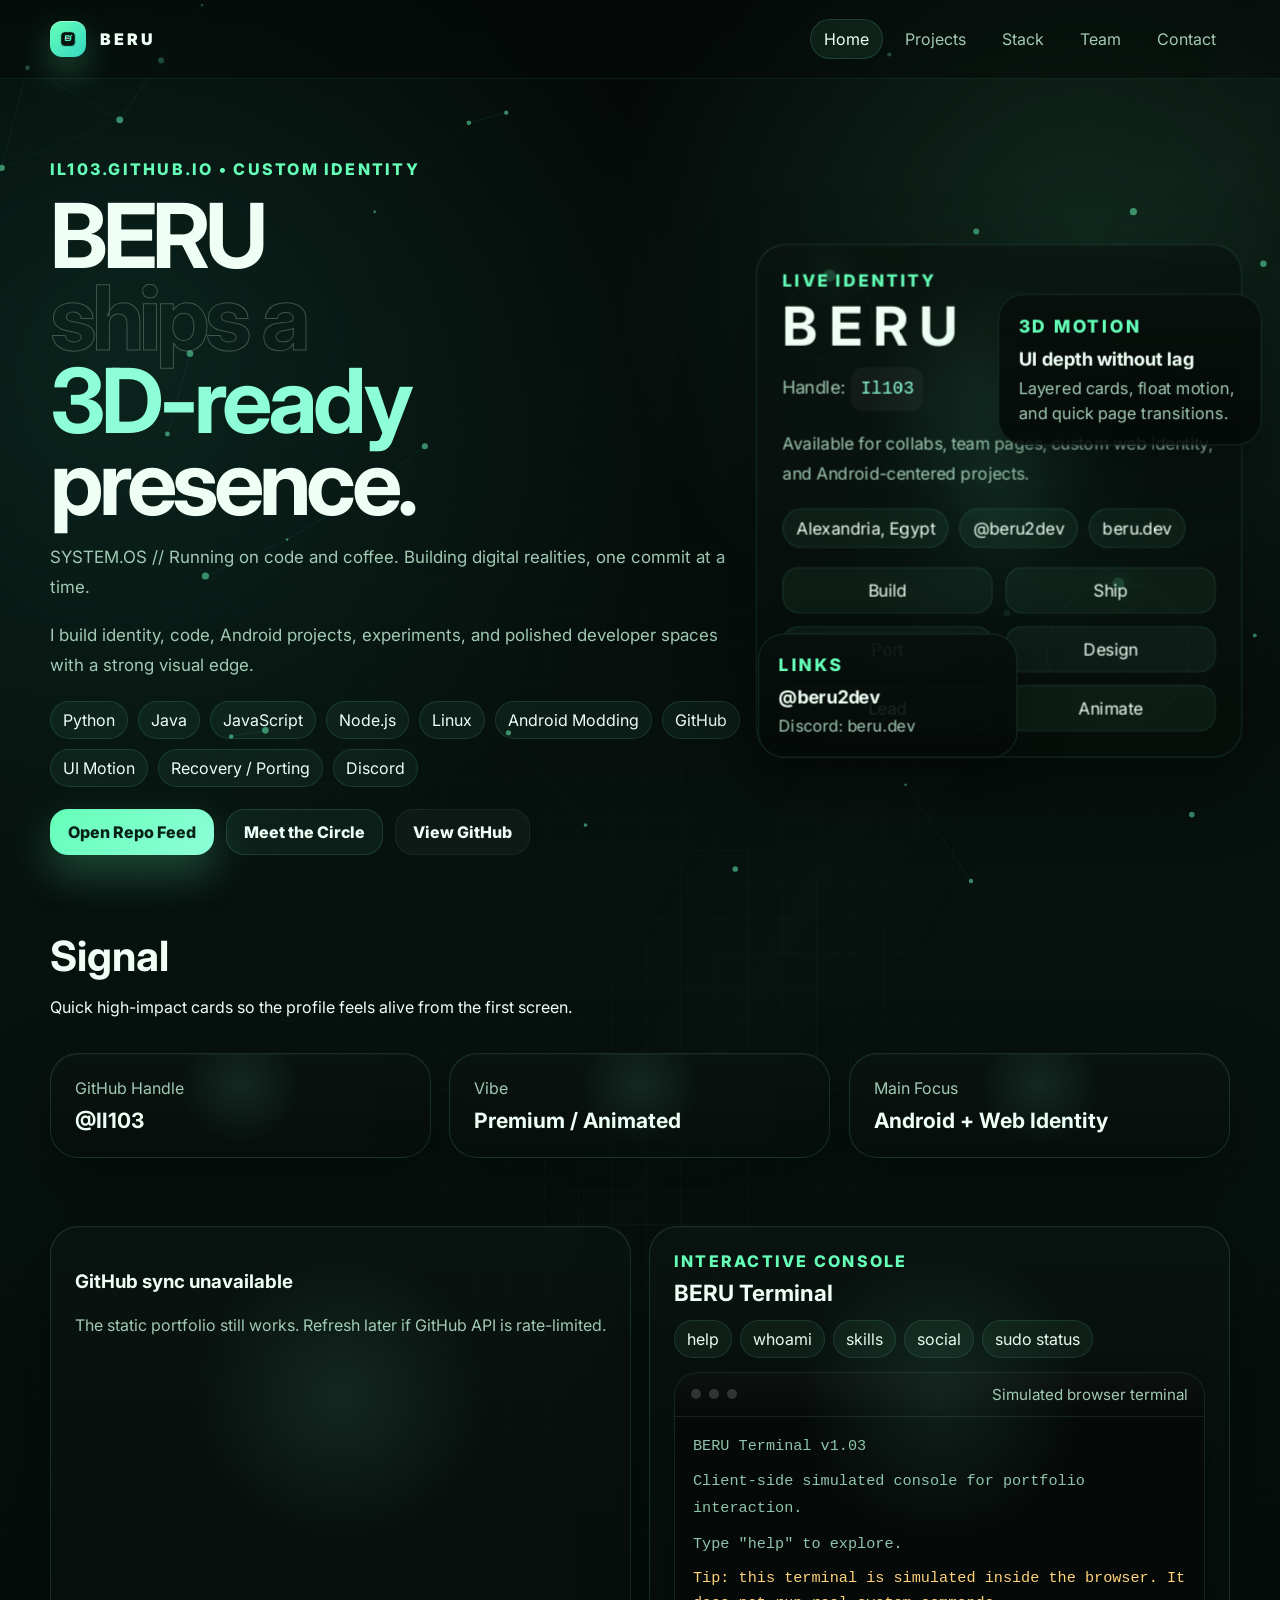
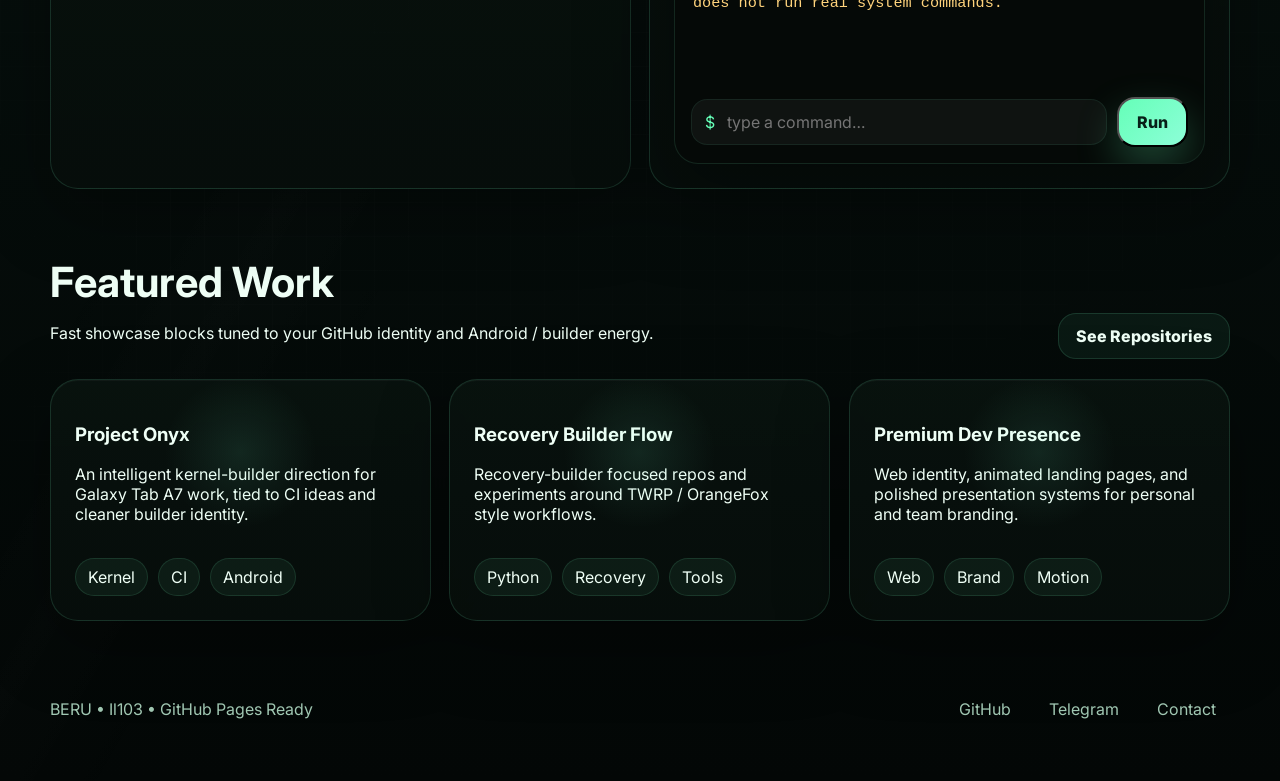
==== index.html @ 2162556f "Add files via upload" ====
<!doctype html>
<html lang="en">
<head>
  <meta charset="UTF-8">
  <meta name="viewport" content="width=device-width, initial-scale=1.0">
  <meta name="description" content="BERU developer portfolio">
  <link rel="icon" href="assets/img/logo.svg">
  <link rel="preconnect" href="https://fonts.googleapis.com">
  <link rel="preconnect" href="https://fonts.gstatic.com" crossorigin>
  <link href="https://fonts.googleapis.com/css2?family=Inter:wght@400;500;700;800;900&display=swap" rel="stylesheet">
  <link rel="stylesheet" href="assets/css/style.css">
  <title>BERU • Il103</title>
</head>
<body>
  <div id="page-curtain" class="is-active"></div>
  <canvas id="bg-canvas"></canvas>
  <div class="bg-grid"></div>
  <header class="topbar">
    <div class="container nav">
      <a class="brand" href="index.html">
        <span class="brand-mark"><img src="assets/img/logo.svg" alt="BERU logo"></span>
        <span data-brand>BERU</span>
      </a>
      <nav class="nav-links">
        <a class="nav-link" href="index.html">Home</a>
        <a class="nav-link" href="projects.html">Projects</a>
        <a class="nav-link" href="stack.html">Stack</a>
        <a class="nav-link" href="team.html">Team</a>
        <a class="nav-link" href="contact.html">Contact</a>
      </nav>
    </div>
  </header>
  
<main>
  <section class="hero">
    <div class="container hero-grid">
      <div>
        <div class="eyebrow">Il103.github.io • Custom Identity</div>
        <h1 class="title">
          <span data-brand>BERU</span><br>
          <span class="outline">ships a</span><br>
          <span id="hero-rotating" class="rotator">premium</span> presence.
        </h1>
        <p class="hero-copy" data-tagline></p>
        <p class="hero-copy" data-intro></p>
        <div id="hero-pills"></div>
        <div class="hero-cta">
          <a class="button primary" href="projects.html">Open Repo Feed</a>
          <a class="button ghost" href="team.html">Meet the Circle</a>
          <a class="button subtle" data-github-link target="_blank" rel="noreferrer" href="#">View GitHub</a>
        </div>
      </div>
      <aside class="hero-visual reveal">
        <div class="hero-stage" data-depth>
          <div class="scene-glow"></div>
          <article class="panel card main-panel depth-card" data-layer="1">
            <span class="tiny-label">Live Identity</span>
            <h2><span data-owner>B E R U</span></h2>
            <p class="hero-copy" style="margin:.8rem 0 0">Handle: <span class="inline-code" data-handle>Il103</span></p>
            <p class="muted" data-status></p>
            <div class="split-note">
              <span class="mini-chip" data-location>Alexandria, Egypt</span>
              <span class="mini-chip" data-telegram>@beru2dev</span>
              <span class="mini-chip" data-discord>beru.dev</span>
            </div>
            <div id="accent-words"></div>
          </article>
          <article class="scene-mini scene-mini-terminal" data-layer="1.45">
            <span class="tiny-label">3D Motion</span>
            <strong>UI depth without lag</strong>
            <p>Layered cards, float motion, and quick page transitions.</p>
          </article>
          <article class="scene-mini scene-mini-social" data-layer="1.25">
            <span class="tiny-label">Links</span>
            <strong>@beru2dev</strong>
            <p>Discord: beru.dev</p>
          </article>
          <div class="scene-orbit orbit-one"></div>
          <div class="scene-orbit orbit-two"></div>
        </div>
      </aside>
    </div>
  </section>

  <section class="section">
    <div class="container">
      <div class="section-head">
        <div>
          <h2>Signal</h2>
          <p>Quick high-impact cards so the profile feels alive from the first screen.</p>
        </div>
      </div>
      <div id="stat-grid" class="grid-3"></div>
    </div>
  </section>

  <section class="section">
    <div class="container grid-2">
      <article id="profile-card" class="panel card tilt reveal"></article>
      <article class="panel card terminal reveal">
        <div class="section-head" style="margin-bottom:0">
          <div>
            <div class="tiny-label">Interactive Console</div>
            <h2 style="font-size:1.4rem;margin:.5rem 0 0">BERU Terminal</h2>
          </div>
        </div>
        <div id="terminal-quick"></div>
        <div class="terminal-shell">
          <div class="term-bar">
            <div class="term-dots"><span></span><span></span><span></span></div>
            <span class="small-note">Simulated browser terminal</span>
          </div>
          <div id="terminal-output"></div>
          <form id="terminal-form">
            <div class="term-input-wrap">
              <span class="prompt">$</span>
              <input id="terminal-input" autocomplete="off" spellcheck="false" placeholder="type a command…">
            </div>
            <button class="button primary" type="submit">Run</button>
          </form>
        </div>
      </article>
    </div>
  </section>

  <section class="section">
    <div class="container">
      <div class="section-head">
        <div>
          <h2>Featured Work</h2>
          <p>Fast showcase blocks tuned to your GitHub identity and Android / builder energy.</p>
        </div>
        <a class="button ghost" href="projects.html">See Repositories</a>
      </div>
      <div id="featured-projects" class="grid-3"></div>
    </div>
  </section>
</main>

  <footer class="footer">
    <div class="container foot">
      <span id="footer-note"></span>
      <div class="chip-row" style="margin-top:0">
        <a class="nav-link" data-github-link href="#">GitHub</a>
        <a class="nav-link" data-telegram-link href="#">Telegram</a>
        <a class="nav-link" href="contact.html">Contact</a>
      </div>
    </div>
  </footer>
  <script src="assets/js/config.js"></script>
  <script src="assets/js/app.js"></script>
</body>
</html>
---- assets/css/style.css ----
:root{
  --bg:#06110d;
  --bg-2:#081713;
  --panel:rgba(10,20,16,.78);
  --panel-2:rgba(7,14,11,.86);
  --line:rgba(120,255,197,.14);
  --text:#effff6;
  --muted:#a2c9b4;
  --accent:#65ffb8;
  --accent-2:#35d7c1;
  --accent-3:#8dfed8;
  --shadow:0 24px 70px rgba(0,0,0,.35);
}
*{box-sizing:border-box}
html{scroll-behavior:smooth}
body{
  margin:0;
  font-family:Inter,system-ui,-apple-system,sans-serif;
  color:var(--text);
  background:
    radial-gradient(circle at 10% 15%, rgba(57,225,186,.11), transparent 24%),
    radial-gradient(circle at 85% 10%, rgba(101,255,184,.12), transparent 20%),
    linear-gradient(180deg, #040907, #07120f 42%, #030706);
  min-height:100vh;
  overflow-x:hidden;
}
a{text-decoration:none;color:inherit}
img{display:block;max-width:100%}
button,input{font:inherit}

#bg-canvas{
  position:fixed;inset:0;z-index:-3;opacity:.7;
}
.bg-grid{
  position:fixed;inset:0;z-index:-2;pointer-events:none;
  background:
    linear-gradient(rgba(255,255,255,.018) 1px, transparent 1px),
    linear-gradient(90deg, rgba(255,255,255,.018) 1px, transparent 1px);
  background-size:34px 34px;
  mask-image:radial-gradient(circle at center, black, transparent 88%);
}
body::after{
  content:""; position:fixed; inset:0; pointer-events:none; z-index:-1;
  background:
    linear-gradient(120deg, transparent 0 44%, rgba(255,255,255,.02) 50%, transparent 56%);
  mix-blend-mode:soft-light;
  opacity:.6;
}
#page-curtain{
  position:fixed; inset:0; z-index:999; pointer-events:none;
  background:radial-gradient(circle at center, rgba(101,255,184,.07), rgba(2,6,5,.98) 55%);
  transform:scaleY(1); transform-origin:bottom;
  transition:transform .55s cubic-bezier(.19,.89,.24,1);
}
#page-curtain:not(.is-active){transform:scaleY(0)}
#page-curtain.is-active{transform:scaleY(1)}

.container{width:min(1180px,calc(100% - 32px));margin:0 auto}
.topbar{
  position:sticky;top:0;z-index:50;
  background:rgba(5,10,8,.48);
  backdrop-filter:blur(18px);
  border-bottom:1px solid rgba(120,255,197,.08);
}
.nav{
  min-height:78px;
  display:flex;justify-content:space-between;align-items:center;gap:18px;
}
.brand{
  display:inline-flex;align-items:center;gap:14px;font-weight:900;letter-spacing:.18em;
}
.brand-mark{
  width:44px;height:44px;border-radius:16px;
  display:grid;place-items:center;
  background:linear-gradient(135deg,var(--accent),var(--accent-2));
  color:#062018;
  box-shadow:0 14px 34px rgba(101,255,184,.28), inset 0 1px 0 rgba(255,255,255,.4);
}
.brand-mark img{width:27px;height:27px}
.nav-links{
  display:flex;align-items:center;gap:8px;flex-wrap:wrap;
}
.nav-link{
  color:var(--muted);
  padding:10px 14px;
  border-radius:999px;
  transition:.22s ease;
}
.nav-link:hover,.nav-link.active{
  color:var(--text);
  background:rgba(101,255,184,.08);
  box-shadow:inset 0 0 0 1px rgba(120,255,197,.14);
}
.hero{padding:80px 0 48px}
.hero-grid{
  display:grid;
  grid-template-columns:1.2fr .8fr;
  gap:26px;
  align-items:center;
}
.eyebrow,.tiny-label{
  display:inline-flex;align-items:center;gap:10px;
  text-transform:uppercase;letter-spacing:.14em;
  color:var(--accent);font-weight:800;
}
.title{
  margin:16px 0;
  font-size:clamp(2.8rem,7vw,5.6rem);
  line-height:.92;letter-spacing:-.055em;
}
.title .outline{color:transparent;-webkit-text-stroke:1px rgba(239,255,246,.24)}
.rotator{display:inline-block;min-width:210px;color:var(--accent-3)}
.rotator.swap{animation:wordSwap .45s ease}
@keyframes wordSwap{
  from{opacity:0;transform:translateY(10px) rotateX(50deg)}
  to{opacity:1;transform:translateY(0) rotateX(0)}
}
.hero-copy,.muted{color:var(--muted);line-height:1.8}
.hero-copy{font-size:1.06rem;max-width:760px}
.hero-cta{display:flex;gap:12px;flex-wrap:wrap;margin-top:22px}
.button{
  display:inline-flex;align-items:center;justify-content:center;gap:10px;
  padding:13px 18px;border-radius:18px;font-weight:800;
  transition:transform .22s ease, box-shadow .22s ease, background .22s ease;
}
.button:hover{transform:translateY(-2px)}
.button.primary{
  color:#072018;
  background:linear-gradient(135deg,var(--accent),var(--accent-3));
  box-shadow:0 18px 42px rgba(101,255,184,.25);
}
.button.ghost{
  background:rgba(101,255,184,.06);
  box-shadow:inset 0 0 0 1px rgba(120,255,197,.14);
}
.button.subtle{
  background:rgba(255,255,255,.035);
  box-shadow:inset 0 0 0 1px rgba(255,255,255,.06);
}
.panel{
  background:linear-gradient(180deg,var(--panel),var(--panel-2));
  border:1px solid var(--line);
  box-shadow:var(--shadow), inset 0 1px 0 rgba(255,255,255,.035);
  backdrop-filter:blur(14px);
  position:relative;
  overflow:hidden;
}
.panel::before{
  content:"";
  position:absolute; inset:0; pointer-events:none;
  background:radial-gradient(circle at var(--mx, 50%) var(--my, 30%), rgba(118,255,203,.12), transparent 30%);
  opacity:.8;
}
.card{padding:24px;border-radius:28px}
.main-panel{min-height:100%}
.main-panel h2{margin:.5rem 0 0;font-size:clamp(2rem,4vw,3.4rem);line-height:1}
.main-panel .split-note{display:flex;gap:10px;flex-wrap:wrap;margin-top:18px}
#accent-words{
  display:grid;grid-template-columns:repeat(2,minmax(0,1fr));gap:12px;margin-top:18px
}
#accent-words span,.pill,.mini-chip{
  display:inline-flex;align-items:center;justify-content:center;
  padding:9px 13px;border-radius:999px;
  background:rgba(101,255,184,.06);
  box-shadow:inset 0 0 0 1px rgba(120,255,197,.12);
}
#accent-words span{border-radius:16px;padding:12px 14px}
#hero-pills,.chip-row{display:flex;gap:10px;flex-wrap:wrap;margin-top:20px}
.section{padding:28px 0 40px}
.section-head{
  display:flex;justify-content:space-between;align-items:end;gap:20px;margin-bottom:20px
}
.section-head h2{margin:0;font-size:clamp(1.7rem,4vw,2.6rem)}
.grid-3,.grid-2{display:grid;gap:18px}
.grid-3{grid-template-columns:repeat(3,minmax(0,1fr))}
.grid-2{grid-template-columns:repeat(2,minmax(0,1fr))}
.stat-label{display:block;color:var(--muted);margin-bottom:10px}
.stat-value{font-size:1.32rem}
.repo-header,.stack-top,.team-top,.profile-line{
  display:flex;align-items:center;gap:12px;justify-content:space-between;
}
.team-top,.profile-line{justify-content:flex-start}
.team-avatar,.profile-avatar{
  width:62px;height:62px;border-radius:20px;object-fit:cover;
  box-shadow:0 12px 28px rgba(0,0,0,.28);
}
.team-fallback{
  display:grid;place-items:center;
  background:linear-gradient(135deg,var(--accent),var(--accent-2));
  color:#062018;font-weight:900;
}
.team-role{color:#dfffee}
.project-card p{min-height:74px}
.repo-meta{
  display:flex;justify-content:space-between;gap:14px;
  color:var(--muted);margin:14px 0 16px;font-size:.92rem;
}
.repo-topics{margin-top:0;margin-bottom:16px}
.key-grid{
  display:grid;grid-template-columns:repeat(2,minmax(0,1fr));
  gap:12px;margin:18px 0 10px;
}
.key-grid div{
  padding:14px;border-radius:18px;background:rgba(101,255,184,.05);
  box-shadow:inset 0 0 0 1px rgba(120,255,197,.08);
}
.key-grid span{display:block;color:var(--muted);font-size:.92rem}
.key-grid strong{display:block;margin-top:8px}
.profile-bio{margin-top:12px}
.terminal{
  display:grid;gap:14px;
}
.terminal-shell{
  border-radius:24px;
  background:#050907;
  border:1px solid rgba(120,255,197,.12);
  overflow:hidden;
  box-shadow:var(--shadow);
}
.term-bar{
  display:flex;justify-content:space-between;align-items:center;
  padding:12px 16px;border-bottom:1px solid rgba(120,255,197,.08);
  background:linear-gradient(180deg, rgba(255,255,255,.03), transparent);
}
.term-dots{display:flex;gap:8px}
.term-dots span{
  width:10px;height:10px;border-radius:50%;
  background:rgba(255,255,255,.16)
}
#terminal-output{
  min-height:280px;max-height:340px;overflow:auto;
  padding:16px 18px;
  font-family:ui-monospace,SFMono-Regular,Menlo,monospace;
  font-size:.95rem;line-height:1.65;
}
.term-line{margin:0 0 8px;white-space:pre-wrap}
.term-line.muted{color:#8fc3ab}
.term-line.warn{color:#ffd37c}
.term-line.error{color:#ff8d8d}
.term-line.ok{color:#caffde}
.term-line.command{color:#eefef5}
.prompt{color:var(--accent)}
#terminal-form{
  display:flex;gap:10px;align-items:center;
  padding:0 16px 16px;
}
.term-input-wrap{
  flex:1;display:flex;align-items:center;gap:10px;
  border-radius:16px;padding:12px 14px;
  background:rgba(255,255,255,.04);
  box-shadow:inset 0 0 0 1px rgba(120,255,197,.08);
}
#terminal-input{
  flex:1;background:transparent;border:0;outline:none;color:var(--text)
}
#terminal-quick{display:flex;flex-wrap:wrap;gap:8px}
.quick-term{border:none;color:var(--text);cursor:pointer}
.list-clean{
  list-style:none;padding:0;margin:0;display:grid;gap:12px
}
.list-clean li{
  padding:14px 16px;border-radius:18px;background:rgba(101,255,184,.05);
  box-shadow:inset 0 0 0 1px rgba(120,255,197,.08)
}
.lift{transition:transform .24s ease, border-color .24s ease, box-shadow .24s ease}
.lift:hover{transform:translateY(-5px);box-shadow:0 26px 78px rgba(0,0,0,.36)}
.tilt{
  transform:perspective(1100px) rotateX(var(--rx, 0deg)) rotateY(var(--ry, 0deg)) translateZ(0);
  transform-style:preserve-3d;
  will-change:transform;
  transition:transform .22s ease, box-shadow .24s ease, border-color .24s ease;
}
.tilt:hover{border-color:rgba(120,255,197,.22)}
.reveal{
  opacity:0;transform:translateY(26px) scale(.985);
  transition:opacity .7s ease, transform .7s ease;
}
.reveal.show{opacity:1;transform:translateY(0) scale(1)}
.center-wrap{min-height:72vh;display:grid;place-items:center;text-align:center}
.split-panel{
  display:grid;grid-template-columns:1fr 1fr;gap:18px
}
.footer{
  padding:28px 0 52px;color:var(--muted)
}
.foot{display:flex;justify-content:space-between;align-items:center;gap:18px;flex-wrap:wrap}
.small-note{font-size:.95rem;color:var(--muted)}
.inline-code{
  display:inline-block;padding:6px 9px;border-radius:12px;
  background:rgba(255,255,255,.04);font-family:ui-monospace,monospace;color:var(--accent-3)
}
.mini-loader{
  width:20px;height:20px;border-radius:50%;
  border:2px solid rgba(120,255,197,.2);border-top-color:var(--accent);
  animation:spin .7s linear infinite
}
@keyframes spin{to{transform:rotate(360deg)}}

@media (max-width: 980px){
  .hero-grid,.grid-3,.grid-2,.split-panel{grid-template-columns:1fr}
  .project-card p{min-height:0}
}
@media (max-width: 640px){
  .title{font-size:clamp(2.3rem, 12vw, 4rem)}
  .container{width:min(100% - 20px, 1180px)}
  .card{padding:18px}
  .nav{padding:8px 0}
  .brand{letter-spacing:.12em}
  .rotator{min-width:160px}
}


/* --- BERU refinement pass: smaller logo, visible avatars, stronger 3D --- */
body{perspective:1400px}
main{transform-style:preserve-3d}
body.is-ready main{animation:pageStageIn .72s cubic-bezier(.19,.89,.24,1)}
@keyframes pageStageIn{
  from{opacity:0;transform:perspective(1500px) translateY(28px) rotateX(10deg) scale(.985)}
  to{opacity:1;transform:perspective(1500px) translateY(0) rotateX(0) scale(1)}
}
.brand-mark{width:36px;height:36px;border-radius:12px}
.brand-mark img{width:18px;height:18px}
#page-curtain{
  background:radial-gradient(circle at center, rgba(101,255,184,.12), rgba(2,6,5,.98) 50%);
  transition:transform .48s cubic-bezier(.19,.89,.24,1);
}
.hero-visual{position:relative;min-height:500px}
.hero-stage{
  position:relative;min-height:500px;perspective:1600px;transform-style:preserve-3d;
  transform:rotateX(var(--sy, 0deg)) rotateY(var(--sx, 0deg));
  transition:transform .18s ease-out;
}
.depth-card,.scene-mini{
  transform-style:preserve-3d;
  transform:translateZ(0) rotateX(var(--rx,0deg)) rotateY(var(--ry,0deg));
  transition:transform .18s ease-out, box-shadow .25s ease, border-color .25s ease;
}
.depth-card{
  position:relative;z-index:3;min-height:360px;transform:translateZ(80px) rotateX(var(--rx,0deg)) rotateY(var(--ry,0deg));
}
.scene-glow{
  position:absolute;inset:12% 10%;border-radius:34px;z-index:0;filter:blur(18px);
  background:radial-gradient(circle at var(--mx, 50%) var(--my, 50%), rgba(101,255,184,.18), transparent 28%),
             radial-gradient(circle at 50% 50%, rgba(53,215,193,.14), transparent 62%);
  animation:glowPulse 5.5s ease-in-out infinite;
}
@keyframes glowPulse{50%{transform:scale(1.04);opacity:.88}}
.scene-mini{
  position:absolute;padding:18px 18px 16px;border-radius:24px;z-index:4;color:var(--text);
  background:linear-gradient(180deg, rgba(8,16,13,.95), rgba(5,10,8,.88));
  border:1px solid rgba(120,255,197,.12);box-shadow:0 20px 48px rgba(0,0,0,.28);
  width:min(240px, 58%);
}
.scene-mini strong{display:block;margin:10px 0 6px;font-size:1.05rem}
.scene-mini p{margin:0;color:var(--muted);line-height:1.55;font-size:.93rem}
.scene-mini-terminal{right:-8px;top:56px;transform:translateZ(145px) rotateX(var(--rx,0deg)) rotateY(var(--ry,0deg));animation:floatCardA 6s ease-in-out infinite}
.scene-mini-social{left:8px;bottom:18px;transform:translateZ(120px) rotateX(var(--rx,0deg)) rotateY(var(--ry,0deg));animation:floatCardB 7s ease-in-out infinite}
.scene-orbit{
  position:absolute;border-radius:999px;pointer-events:none;z-index:1;
  border:1px solid rgba(120,255,197,.18);box-shadow:0 0 0 1px rgba(255,255,255,.02) inset;
}
.orbit-one{width:140px;height:140px;right:44px;bottom:36px;transform:translateZ(30px);animation:orbitSpin 18s linear infinite}
.orbit-two{width:84px;height:84px;left:24px;top:24px;transform:translateZ(44px);animation:orbitSpin 11s linear infinite reverse}
.orbit-one::after,.orbit-two::after{content:"";position:absolute;width:12px;height:12px;border-radius:50%;background:var(--accent);top:-6px;left:50%;transform:translateX(-50%);box-shadow:0 0 24px rgba(101,255,184,.55)}
@keyframes orbitSpin{to{transform:translateZ(44px) rotate(360deg)}}
@keyframes floatCardA{50%{transform:translateZ(152px) translateY(-10px)}}
@keyframes floatCardB{50%{transform:translateZ(126px) translateY(8px)}}
.team-card{display:flex;flex-direction:column;gap:16px;min-height:100%}
.team-top{align-items:center;gap:16px}
.team-avatar-shell{position:relative;width:88px;height:88px;flex:0 0 88px}
.team-avatar{
  width:88px;height:88px;border-radius:24px;object-fit:cover;box-shadow:0 16px 34px rgba(0,0,0,.28);
}
.team-avatar.actual{position:relative;z-index:2;border:1px solid rgba(120,255,197,.16)}
.team-fallback{
  position:absolute;inset:0;z-index:1;display:grid;place-items:center;
  background:linear-gradient(135deg, rgba(101,255,184,.18), rgba(53,215,193,.18));
  color:#effff6;font-weight:900;letter-spacing:.08em
}
.team-copy h3{margin:.45rem 0 .2rem}
.team-handle{
  display:inline-flex;margin-top:.5rem;padding:8px 12px;border-radius:999px;
  background:rgba(101,255,184,.06);box-shadow:inset 0 0 0 1px rgba(120,255,197,.12);color:var(--accent-3);font-size:.92rem
}
.team-role{margin:0 0 4px}
.team-card .button{margin-top:auto}
.profile-avatar{width:76px;height:76px;border-radius:24px}
@media (max-width:980px){
  .hero-visual{min-height:430px}
  .hero-stage{min-height:430px}
  .scene-mini{width:min(220px, 68%)}
}
@media (max-width:640px){
  .hero-visual,.hero-stage{min-height:380px}
  .scene-mini{position:relative;left:auto;right:auto;top:auto;bottom:auto;width:100%;margin-top:14px;animation:none}
  .orbit-one,.orbit-two{display:none}
  .team-avatar,.team-avatar-shell{width:76px;height:76px;flex-basis:76px}
}
@media (prefers-reduced-motion:reduce){
  body.is-ready main,.scene-glow,.scene-mini-terminal,.scene-mini-social,.orbit-one,.orbit-two{animation:none}
}
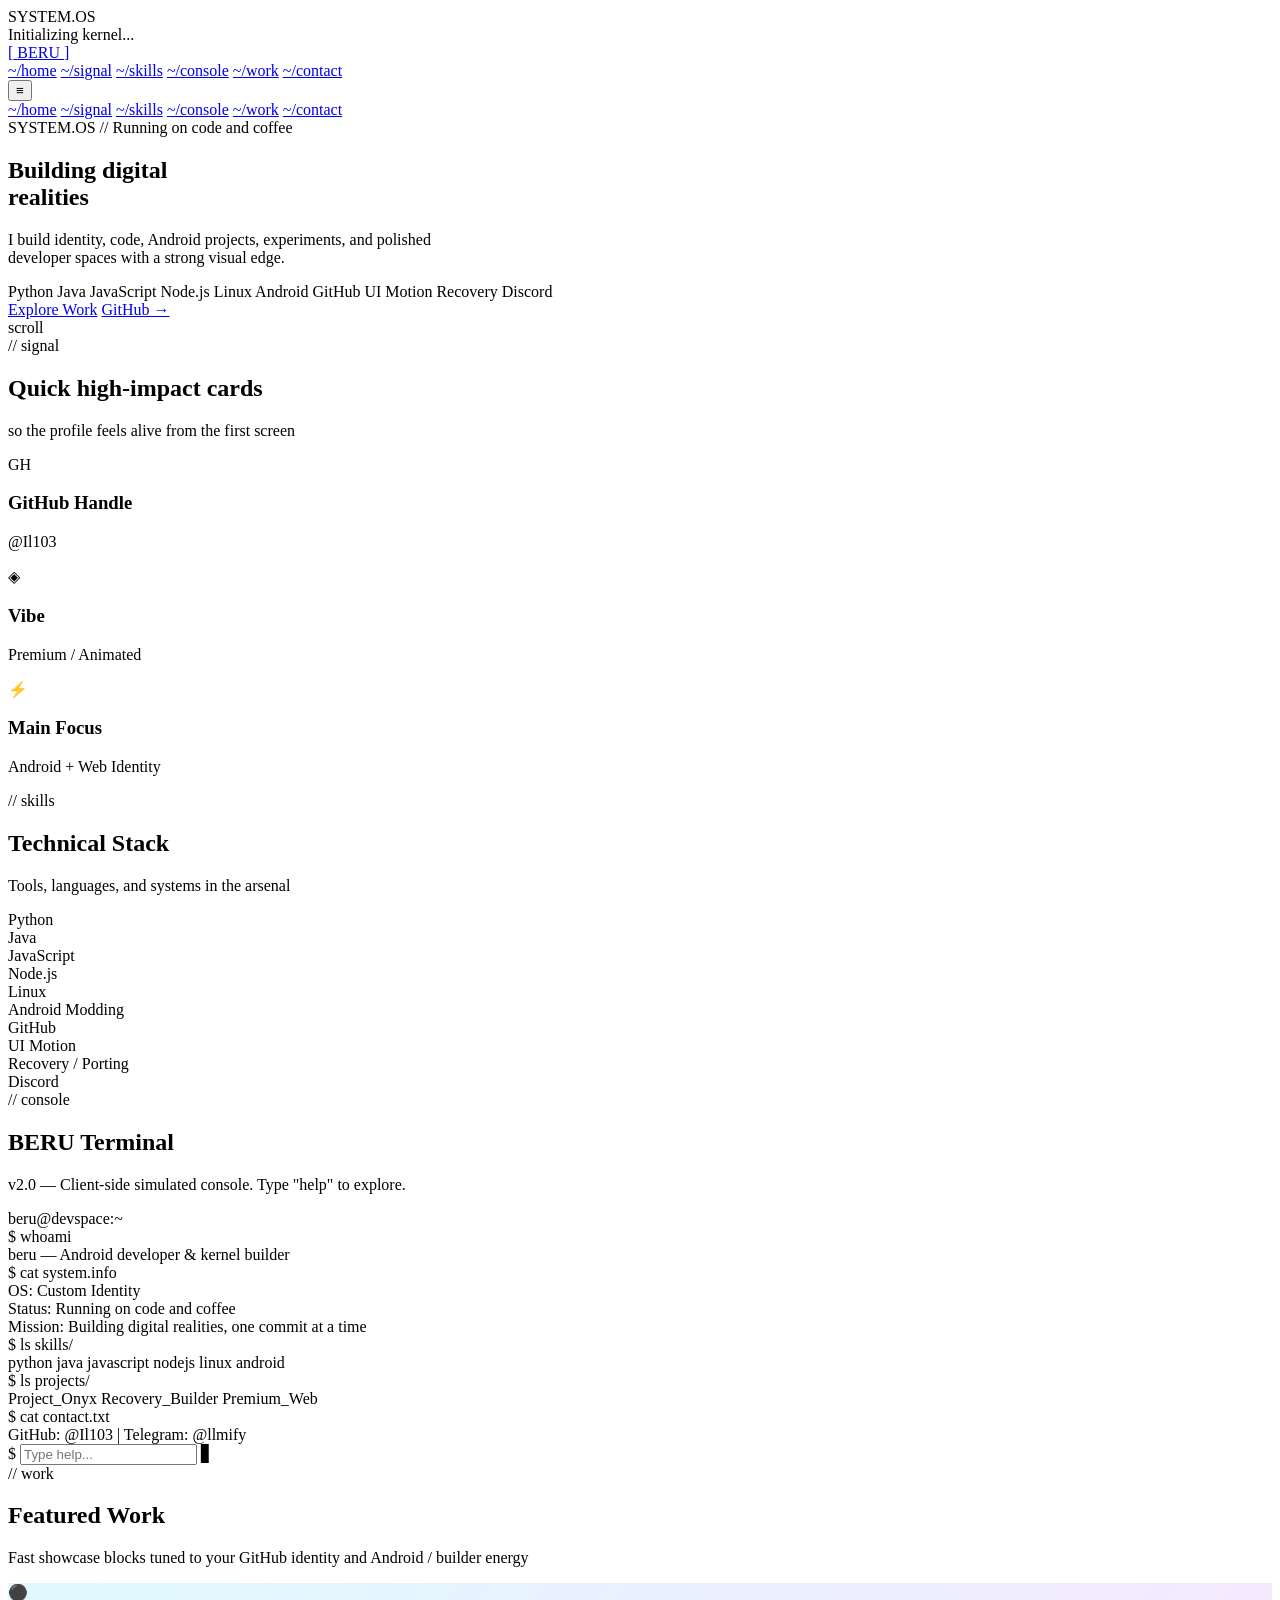
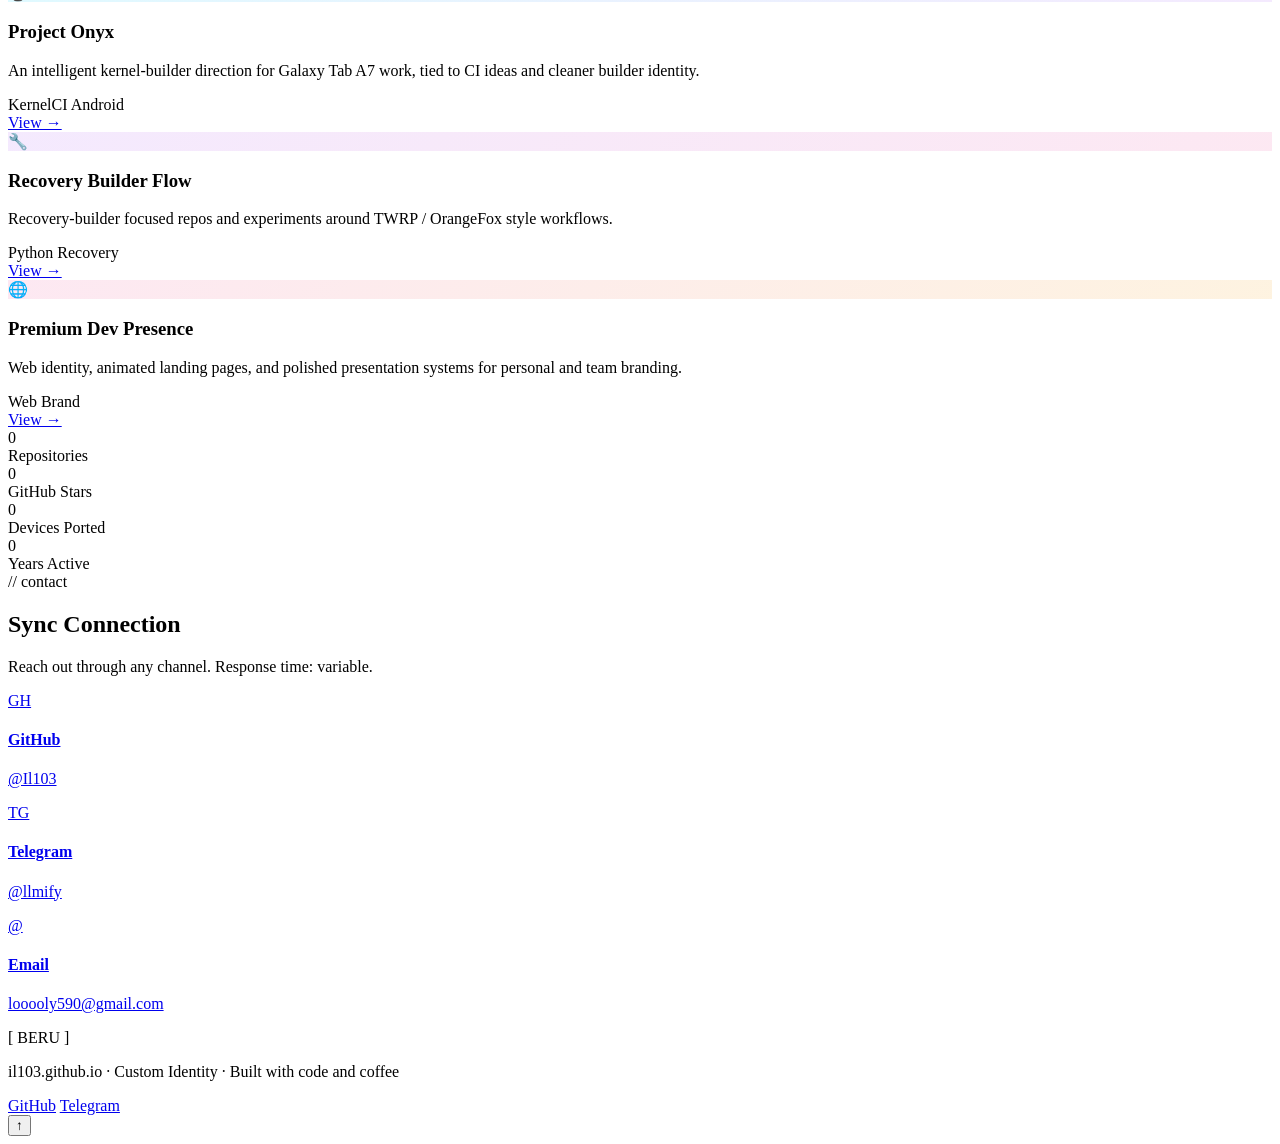
==== commit a50e5c06: "Create index.html" ====
--- a/index.html
+++ b/index.html
@@ -1,153 +1,318 @@
-<!doctype html>
+<!DOCTYPE html>
 <html lang="en">
 <head>
-  <meta charset="UTF-8">
-  <meta name="viewport" content="width=device-width, initial-scale=1.0">
-  <meta name="description" content="BERU developer portfolio">
-  <link rel="icon" href="assets/img/logo.svg">
-  <link rel="preconnect" href="https://fonts.googleapis.com">
-  <link rel="preconnect" href="https://fonts.gstatic.com" crossorigin>
-  <link href="https://fonts.googleapis.com/css2?family=Inter:wght@400;500;700;800;900&display=swap" rel="stylesheet">
-  <link rel="stylesheet" href="assets/css/style.css">
-  <title>BERU • Il103</title>
+    <meta charset="UTF-8">
+    <meta name="viewport" content="width=device-width, initial-scale=1.0">
+    <title>BERU — il103.github.io</title>
+    <link rel="preconnect" href="https://fonts.googleapis.com">
+    <link href="https://fonts.googleapis.com/css2?family=Inter:wght@300;400;500;600;700;800;900&family=JetBrains+Mono:wght@400;500;600;700&display=swap" rel="stylesheet">
+    <link rel="stylesheet" href="css/style.css">
 </head>
 <body>
-  <div id="page-curtain" class="is-active"></div>
-  <canvas id="bg-canvas"></canvas>
-  <div class="bg-grid"></div>
-  <header class="topbar">
-    <div class="container nav">
-      <a class="brand" href="index.html">
-        <span class="brand-mark"><img src="assets/img/logo.svg" alt="BERU logo"></span>
-        <span data-brand>BERU</span>
-      </a>
-      <nav class="nav-links">
-        <a class="nav-link" href="index.html">Home</a>
-        <a class="nav-link" href="projects.html">Projects</a>
-        <a class="nav-link" href="stack.html">Stack</a>
-        <a class="nav-link" href="team.html">Team</a>
-        <a class="nav-link" href="contact.html">Contact</a>
-      </nav>
+
+    <!-- Loading -->
+    <div class="loader" id="loader">
+        <div class="loader-content">
+            <div class="loader-logo">SYSTEM.OS</div>
+            <div class="loader-bar"><div class="loader-fill"></div></div>
+            <div class="loader-text">Initializing kernel...</div>
+        </div>
     </div>
-  </header>
-  
-<main>
-  <section class="hero">
-    <div class="container hero-grid">
-      <div>
-        <div class="eyebrow">Il103.github.io • Custom Identity</div>
-        <h1 class="title">
-          <span data-brand>BERU</span><br>
-          <span class="outline">ships a</span><br>
-          <span id="hero-rotating" class="rotator">premium</span> presence.
-        </h1>
-        <p class="hero-copy" data-tagline></p>
-        <p class="hero-copy" data-intro></p>
-        <div id="hero-pills"></div>
-        <div class="hero-cta">
-          <a class="button primary" href="projects.html">Open Repo Feed</a>
-          <a class="button ghost" href="team.html">Meet the Circle</a>
-          <a class="button subtle" data-github-link target="_blank" rel="noreferrer" href="#">View GitHub</a>
-        </div>
-      </div>
-      <aside class="hero-visual reveal">
-        <div class="hero-stage" data-depth>
-          <div class="scene-glow"></div>
-          <article class="panel card main-panel depth-card" data-layer="1">
-            <span class="tiny-label">Live Identity</span>
-            <h2><span data-owner>B E R U</span></h2>
-            <p class="hero-copy" style="margin:.8rem 0 0">Handle: <span class="inline-code" data-handle>Il103</span></p>
-            <p class="muted" data-status></p>
-            <div class="split-note">
-              <span class="mini-chip" data-location>Alexandria, Egypt</span>
-              <span class="mini-chip" data-telegram>@beru2dev</span>
-              <span class="mini-chip" data-discord>beru.dev</span>
-            </div>
-            <div id="accent-words"></div>
-          </article>
-          <article class="scene-mini scene-mini-terminal" data-layer="1.45">
-            <span class="tiny-label">3D Motion</span>
-            <strong>UI depth without lag</strong>
-            <p>Layered cards, float motion, and quick page transitions.</p>
-          </article>
-          <article class="scene-mini scene-mini-social" data-layer="1.25">
-            <span class="tiny-label">Links</span>
-            <strong>@beru2dev</strong>
-            <p>Discord: beru.dev</p>
-          </article>
-          <div class="scene-orbit orbit-one"></div>
-          <div class="scene-orbit orbit-two"></div>
-        </div>
-      </aside>
+
+    <!-- Background FX -->
+    <div class="bg-fx">
+        <div class="bg-grid"></div>
+        <div class="bg-orb orb-1"></div>
+        <div class="bg-orb orb-2"></div>
+        <div class="bg-orb orb-3"></div>
+        <div class="scanline"></div>
     </div>
-  </section>
-
-  <section class="section">
-    <div class="container">
-      <div class="section-head">
-        <div>
-          <h2>Signal</h2>
-          <p>Quick high-impact cards so the profile feels alive from the first screen.</p>
-        </div>
-      </div>
-      <div id="stat-grid" class="grid-3"></div>
+
+    <!-- Navigation -->
+    <nav class="nav" id="nav">
+        <div class="nav-inner">
+            <a href="#" class="nav-logo">
+                <span class="logo-bracket">[</span>
+                <span class="logo-text">BERU</span>
+                <span class="logo-bracket">]</span>
+            </a>
+            <div class="nav-links">
+                <a href="#hero" class="nav-link active">~/home</a>
+                <a href="#signal" class="nav-link">~/signal</a>
+                <a href="#skills" class="nav-link">~/skills</a>
+                <a href="#terminal" class="nav-link">~/console</a>
+                <a href="#work" class="nav-link">~/work</a>
+                <a href="#contact" class="nav-link">~/contact</a>
+            </div>
+            <button class="nav-toggle" id="navToggle">≡</button>
+        </div>
+    </nav>
+
+    <!-- Mobile Menu -->
+    <div class="mobile-nav" id="mobileNav">
+        <a href="#hero" onclick="closeMenu()">~/home</a>
+        <a href="#signal" onclick="closeMenu()">~/signal</a>
+        <a href="#skills" onclick="closeMenu()">~/skills</a>
+        <a href="#terminal" onclick="closeMenu()">~/console</a>
+        <a href="#work" onclick="closeMenu()">~/work</a>
+        <a href="#contact" onclick="closeMenu()">~/contact</a>
     </div>
-  </section>
-
-  <section class="section">
-    <div class="container grid-2">
-      <article id="profile-card" class="panel card tilt reveal"></article>
-      <article class="panel card terminal reveal">
-        <div class="section-head" style="margin-bottom:0">
-          <div>
-            <div class="tiny-label">Interactive Console</div>
-            <h2 style="font-size:1.4rem;margin:.5rem 0 0">BERU Terminal</h2>
-          </div>
-        </div>
-        <div id="terminal-quick"></div>
-        <div class="terminal-shell">
-          <div class="term-bar">
-            <div class="term-dots"><span></span><span></span><span></span></div>
-            <span class="small-note">Simulated browser terminal</span>
-          </div>
-          <div id="terminal-output"></div>
-          <form id="terminal-form">
-            <div class="term-input-wrap">
-              <span class="prompt">$</span>
-              <input id="terminal-input" autocomplete="off" spellcheck="false" placeholder="type a command…">
-            </div>
-            <button class="button primary" type="submit">Run</button>
-          </form>
-        </div>
-      </article>
-    </div>
-  </section>
-
-  <section class="section">
-    <div class="container">
-      <div class="section-head">
-        <div>
-          <h2>Featured Work</h2>
-          <p>Fast showcase blocks tuned to your GitHub identity and Android / builder energy.</p>
-        </div>
-        <a class="button ghost" href="projects.html">See Repositories</a>
-      </div>
-      <div id="featured-projects" class="grid-3"></div>
-    </div>
-  </section>
-</main>
-
-  <footer class="footer">
-    <div class="container foot">
-      <span id="footer-note"></span>
-      <div class="chip-row" style="margin-top:0">
-        <a class="nav-link" data-github-link href="#">GitHub</a>
-        <a class="nav-link" data-telegram-link href="#">Telegram</a>
-        <a class="nav-link" href="contact.html">Contact</a>
-      </div>
-    </div>
-  </footer>
-  <script src="assets/js/config.js"></script>
-  <script src="assets/js/app.js"></script>
+
+    <!-- Hero -->
+    <section class="hero" id="hero">
+        <div class="hero-inner">
+            <div class="hero-tag">
+                <span class="tag-pulse"></span>
+                SYSTEM.OS // Running on code and coffee
+            </div>
+            <h1 class="hero-title">
+                Building digital<br>
+                <span class="glitch" data-text="realities">realities</span>
+            </h1>
+            <p class="hero-sub">
+                I build identity, code, Android projects, experiments, and polished<br>
+                developer spaces with a strong visual edge.
+            </p>
+            <div class="hero-meta">
+                <span class="meta-item">Python</span>
+                <span class="meta-item">Java</span>
+                <span class="meta-item">JavaScript</span>
+                <span class="meta-item">Node.js</span>
+                <span class="meta-item">Linux</span>
+                <span class="meta-item">Android</span>
+                <span class="meta-item">GitHub</span>
+                <span class="meta-item">UI Motion</span>
+                <span class="meta-item">Recovery</span>
+                <span class="meta-item">Discord</span>
+            </div>
+            <div class="hero-cta">
+                <a href="#work" class="btn-glow">Explore Work</a>
+                <a href="https://github.com/Il103" target="_blank" class="btn-ghost">GitHub →</a>
+            </div>
+        </div>
+        <div class="scroll-hint">
+            <span class="scroll-line"></span>
+            <span class="scroll-text">scroll</span>
+        </div>
+    </section>
+
+    <!-- Signal -->
+    <section class="signal" id="signal">
+        <div class="section-head">
+            <span class="section-label">// signal</span>
+            <h2 class="section-title">Quick high-impact cards</h2>
+            <p class="section-desc">so the profile feels alive from the first screen</p>
+        </div>
+        <div class="signal-grid">
+            <div class="signal-card">
+                <div class="signal-icon">GH</div>
+                <div class="signal-info">
+                    <h3>GitHub Handle</h3>
+                    <p>@Il103</p>
+                </div>
+                <div class="signal-bar"></div>
+            </div>
+            <div class="signal-card">
+                <div class="signal-icon">◈</div>
+                <div class="signal-info">
+                    <h3>Vibe</h3>
+                    <p>Premium / Animated</p>
+                </div>
+                <div class="signal-bar"></div>
+            </div>
+            <div class="signal-card">
+                <div class="signal-icon">⚡</div>
+                <div class="signal-info">
+                    <h3>Main Focus</h3>
+                    <p>Android + Web Identity</p>
+                </div>
+                <div class="signal-bar"></div>
+            </div>
+        </div>
+    </section>
+
+    <!-- Skills -->
+    <section class="skills" id="skills">
+        <div class="section-head">
+            <span class="section-label">// skills</span>
+            <h2 class="section-title">Technical Stack</h2>
+            <p class="section-desc">Tools, languages, and systems in the arsenal</p>
+        </div>
+        <div class="skills-grid">
+            <div class="skill-item"><span class="skill-dot"></span>Python</div>
+            <div class="skill-item"><span class="skill-dot"></span>Java</div>
+            <div class="skill-item"><span class="skill-dot"></span>JavaScript</div>
+            <div class="skill-item"><span class="skill-dot"></span>Node.js</div>
+            <div class="skill-item"><span class="skill-dot"></span>Linux</div>
+            <div class="skill-item"><span class="skill-dot"></span>Android Modding</div>
+            <div class="skill-item"><span class="skill-dot"></span>GitHub</div>
+            <div class="skill-item"><span class="skill-dot"></span>UI Motion</div>
+            <div class="skill-item"><span class="skill-dot"></span>Recovery / Porting</div>
+            <div class="skill-item"><span class="skill-dot"></span>Discord</div>
+        </div>
+    </section>
+
+    <!-- Terminal -->
+    <section class="terminal" id="terminal">
+        <div class="section-head">
+            <span class="section-label">// console</span>
+            <h2 class="section-title">BERU Terminal</h2>
+            <p class="section-desc">v2.0 — Client-side simulated console. Type "help" to explore.</p>
+        </div>
+        <div class="terminal-window">
+            <div class="term-header">
+                <div class="term-btns">
+                    <span></span><span></span><span></span>
+                </div>
+                <span class="term-title">beru@devspace:~</span>
+            </div>
+            <div class="term-body" id="termBody">
+                <div class="term-line"><span class="term-prompt">$</span> <span class="term-cmd">whoami</span></div>
+                <div class="term-line term-out">beru — Android developer & kernel builder</div>
+                <div class="term-line"><span class="term-prompt">$</span> <span class="term-cmd">cat system.info</span></div>
+                <div class="term-line term-out dim">OS: Custom Identity</div>
+                <div class="term-line term-out dim">Status: Running on code and coffee</div>
+                <div class="term-line term-out dim">Mission: Building digital realities, one commit at a time</div>
+                <div class="term-line"><span class="term-prompt">$</span> <span class="term-cmd">ls skills/</span></div>
+                <div class="term-line term-out accent">python  java  javascript  nodejs  linux  android</div>
+                <div class="term-line"><span class="term-prompt">$</span> <span class="term-cmd">ls projects/</span></div>
+                <div class="term-line term-out accent">Project_Onyx  Recovery_Builder  Premium_Web</div>
+                <div class="term-line"><span class="term-prompt">$</span> <span class="term-cmd">cat contact.txt</span></div>
+                <div class="term-line term-out warn">GitHub: @Il103 | Telegram: @llmify</div>
+                <div class="term-input-line">
+                    <span class="term-prompt">$</span>
+                    <input type="text" class="term-input" id="termInput" placeholder="Type help..." autocomplete="off">
+                    <span class="term-cursor">▋</span>
+                </div>
+            </div>
+        </div>
+    </section>
+
+    <!-- Work -->
+    <section class="work" id="work">
+        <div class="section-head">
+            <span class="section-label">// work</span>
+            <h2 class="section-title">Featured Work</h2>
+            <p class="section-desc">Fast showcase blocks tuned to your GitHub identity and Android / builder energy</p>
+        </div>
+        <div class="work-grid">
+            <div class="work-card">
+                <div class="work-visual" style="background: linear-gradient(135deg, #00d4ff20, #a855f720);">
+                    <span class="work-icon">⚫</span>
+                </div>
+                <div class="work-body">
+                    <h3>Project Onyx</h3>
+                    <p>An intelligent kernel-builder direction for Galaxy Tab A7 work, tied to CI ideas and cleaner builder identity.</p>
+                    <div class="work-tags">
+                        <span>KernelCI</span>
+                        <span>Android</span>
+                    </div>
+                </div>
+                <a href="https://github.com/Il103" target="_blank" class="work-link">View →</a>
+            </div>
+            <div class="work-card">
+                <div class="work-visual" style="background: linear-gradient(135deg, #a855f720, #ec489920);">
+                    <span class="work-icon">🔧</span>
+                </div>
+                <div class="work-body">
+                    <h3>Recovery Builder Flow</h3>
+                    <p>Recovery-builder focused repos and experiments around TWRP / OrangeFox style workflows.</p>
+                    <div class="work-tags">
+                        <span>Python</span>
+                        <span>Recovery</span>
+                    </div>
+                </div>
+                <a href="https://github.com/Il103" target="_blank" class="work-link">View →</a>
+            </div>
+            <div class="work-card">
+                <div class="work-visual" style="background: linear-gradient(135deg, #ec489920, #f59e0b20);">
+                    <span class="work-icon">🌐</span>
+                </div>
+                <div class="work-body">
+                    <h3>Premium Dev Presence</h3>
+                    <p>Web identity, animated landing pages, and polished presentation systems for personal and team branding.</p>
+                    <div class="work-tags">
+                        <span>Web</span>
+                        <span>Brand</span>
+                    </div>
+                </div>
+                <a href="https://github.com/Il103" target="_blank" class="work-link">View →</a>
+            </div>
+        </div>
+    </section>
+
+    <!-- Stats -->
+    <section class="stats" id="stats">
+        <div class="stats-grid">
+            <div class="stat-block">
+                <div class="stat-num" data-target="50">0</div>
+                <div class="stat-label">Repositories</div>
+            </div>
+            <div class="stat-block">
+                <div class="stat-num" data-target="200">0</div>
+                <div class="stat-label">GitHub Stars</div>
+            </div>
+            <div class="stat-block">
+                <div class="stat-num" data-target="15">0</div>
+                <div class="stat-label">Devices Ported</div>
+            </div>
+            <div class="stat-block">
+                <div class="stat-num" data-target="5">0</div>
+                <div class="stat-label">Years Active</div>
+            </div>
+        </div>
+    </section>
+
+    <!-- Contact -->
+    <section class="contact" id="contact">
+        <div class="section-head">
+            <span class="section-label">// contact</span>
+            <h2 class="section-title">Sync Connection</h2>
+            <p class="section-desc">Reach out through any channel. Response time: variable.</p>
+        </div>
+        <div class="contact-grid">
+            <a href="https://github.com/Il103" target="_blank" class="contact-card">
+                <div class="contact-icon">GH</div>
+                <div class="contact-info">
+                    <h4>GitHub</h4>
+                    <p>@Il103</p>
+                </div>
+            </a>
+            <a href="https://t.me/llmify" target="_blank" class="contact-card">
+                <div class="contact-icon">TG</div>
+                <div class="contact-info">
+                    <h4>Telegram</h4>
+                    <p>@llmify</p>
+                </div>
+            </a>
+            <a href="mailto:looooly590@gmail.com" class="contact-card">
+                <div class="contact-icon">@</div>
+                <div class="contact-info">
+                    <h4>Email</h4>
+                    <p>looooly590@gmail.com</p>
+                </div>
+            </a>
+        </div>
+    </section>
+
+    <!-- Footer -->
+    <footer class="footer">
+        <div class="footer-inner">
+            <div class="footer-brand">
+                <span class="logo-bracket">[</span>
+                <span class="logo-text">BERU</span>
+                <span class="logo-bracket">]</span>
+            </div>
+            <p class="footer-copy">il103.github.io · Custom Identity · Built with code and coffee</p>
+            <div class="footer-links">
+                <a href="https://github.com/Il103" target="_blank">GitHub</a>
+                <a href="https://t.me/llmify" target="_blank">Telegram</a>
+            </div>
+        </div>
+    </footer>
+
+    <button class="top-btn" id="topBtn" onclick="window.scrollTo({top:0,behavior:'smooth'})">↑</button>
+
+    <script src="js/main.js"></script>
 </body>
-</html>
+</html>
